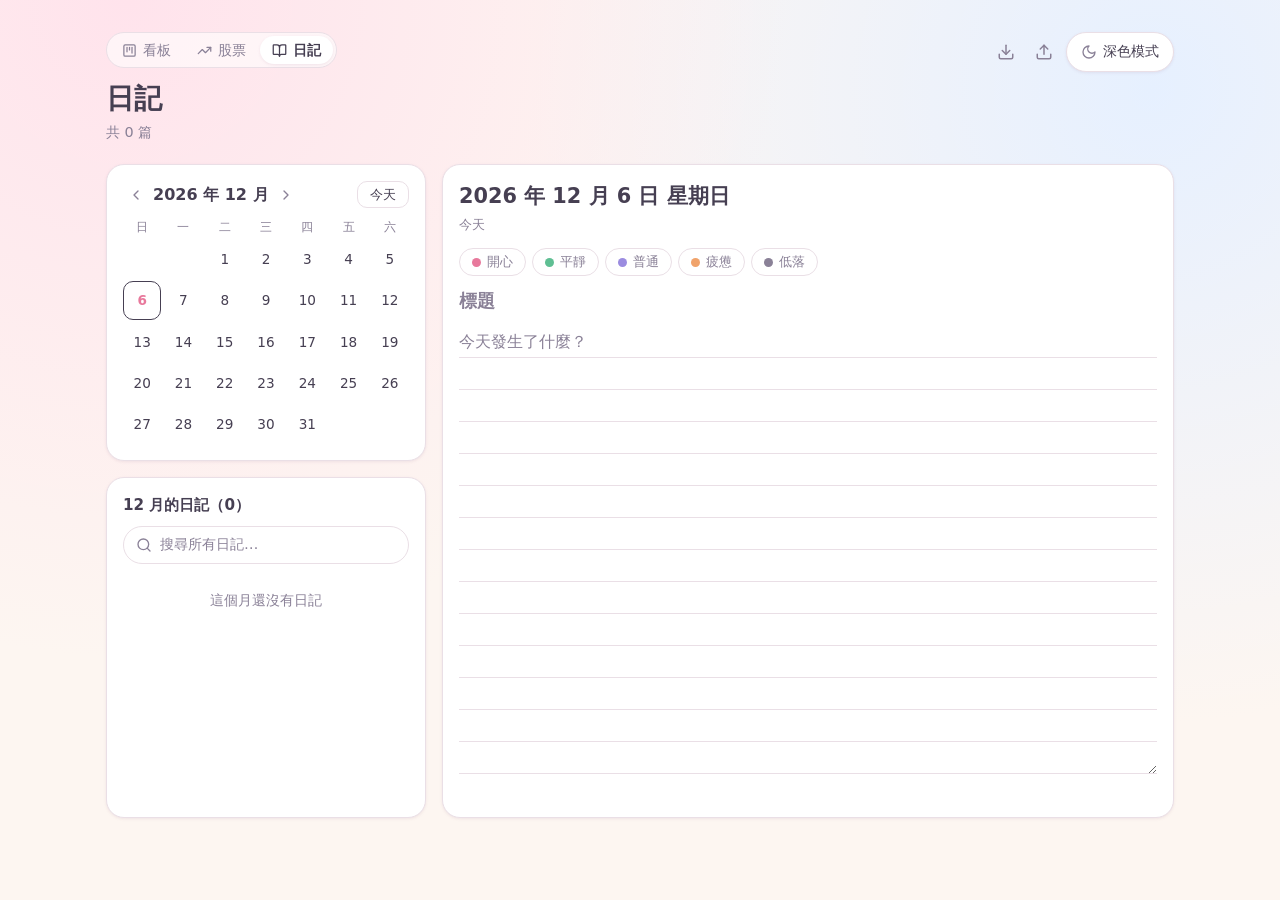
==== diary.html @ b2f1bc1e "Add diary page, project memos, project archive and stock code lookup" ====
<!doctype html>
<html lang="zh-Hant">
<head>
  <meta charset="utf-8">
  <meta name="viewport" content="width=device-width, initial-scale=1">
  <title>日記</title>
  <script>
    // 在畫面繪製前套用主題，避免閃爍
    try {
      const saved = localStorage.getItem("theme");
      if (saved === "light" || saved === "dark") document.documentElement.dataset.theme = saved;
    } catch {}
  </script>
  <link rel="stylesheet" href="style.css">
  <link rel="stylesheet" href="diary.css">
</head>
<body>
  <header class="topbar">
    <div class="heading">
      <nav class="page-switch" aria-label="切換頁面">
        <a href="index.html"><svg viewBox="0 0 24 24" fill="none" stroke="currentColor" stroke-width="2" stroke-linecap="round" stroke-linejoin="round" aria-hidden="true"><rect width="18" height="18" x="3" y="3" rx="2"/><path d="M8 7v7"/><path d="M12 7v4"/><path d="M16 7v9"/></svg>看板</a>
        <a href="stocks.html"><svg viewBox="0 0 24 24" fill="none" stroke="currentColor" stroke-width="2" stroke-linecap="round" stroke-linejoin="round" aria-hidden="true"><path d="M22 7 13.5 15.5 8.5 10.5 2 17"/><path d="M16 7h6v6"/></svg>股票</a>
        <a href="diary.html" class="active" aria-current="page"><svg viewBox="0 0 24 24" fill="none" stroke="currentColor" stroke-width="2" stroke-linecap="round" stroke-linejoin="round" aria-hidden="true"><path d="M12 7v14"/><path d="M3 18a1 1 0 0 1-1-1V4a1 1 0 0 1 1-1h5a4 4 0 0 1 4 4 4 4 0 0 1 4-4h5a1 1 0 0 1 1 1v13a1 1 0 0 1-1 1h-6a3 3 0 0 0-3 3 3 3 0 0 0-3-3z"/></svg>日記</a>
      </nav>
      <h1>日記</h1>
      <p class="subtitle" id="diary-stats"></p>
    </div>
    <div class="top-actions">
      <button type="button" id="export-btn" class="icon-btn" title="匯出備份（JSON 檔）" aria-label="匯出備份"></button>
      <button type="button" id="import-btn" class="icon-btn" title="匯入備份（JSON 檔）" aria-label="匯入備份"></button>
      <input type="file" id="import-file" accept=".json,application/json" hidden>
      <button type="button" id="theme-toggle" class="theme-toggle" aria-label="切換深色模式">
        <svg class="icon-moon" viewBox="0 0 24 24" fill="none" stroke="currentColor" stroke-width="2" stroke-linecap="round" stroke-linejoin="round" aria-hidden="true"><path d="M12 3a6 6 0 0 0 9 9 9 9 0 1 1-9-9Z"/></svg>
        <svg class="icon-sun" viewBox="0 0 24 24" fill="none" stroke="currentColor" stroke-width="2" stroke-linecap="round" stroke-linejoin="round" aria-hidden="true"><circle cx="12" cy="12" r="4"/><path d="M12 2v2"/><path d="M12 20v2"/><path d="m4.93 4.93 1.41 1.41"/><path d="m17.66 17.66 1.41 1.41"/><path d="M2 12h2"/><path d="M20 12h2"/><path d="m6.34 17.66-1.41 1.41"/><path d="m19.07 4.93-1.41 1.41"/></svg>
        <span id="theme-label"></span>
      </button>
    </div>
  </header>

  <main class="diary">
    <section class="diary-panel calendar" aria-label="月曆">
      <header class="calendar-head">
        <button type="button" class="icon-btn" id="month-prev" title="上個月" aria-label="上個月"></button>
        <h2 id="month-label"></h2>
        <button type="button" class="icon-btn" id="month-next" title="下個月" aria-label="下個月"></button>
        <button type="button" class="btn today-btn" id="today-btn">今天</button>
      </header>
      <div class="weekdays" aria-hidden="true">
        <span>日</span><span>一</span><span>二</span><span>三</span><span>四</span><span>五</span><span>六</span>
      </div>
      <div class="days" id="days"></div>
    </section>

    <section class="diary-panel editor" aria-labelledby="entry-date">
      <header class="editor-head">
        <div>
          <h2 id="entry-date"></h2>
          <span class="entry-relative" id="entry-relative"></span>
        </div>
        <button type="button" class="icon-btn" id="entry-delete" title="刪除這篇日記" aria-label="刪除這篇日記"></button>
      </header>
      <div class="moods" id="moods" role="group" aria-label="今天的心情"></div>
      <input type="text" id="entry-title" maxlength="100" placeholder="標題" aria-label="標題" autocomplete="off">
      <textarea id="entry-text" placeholder="今天發生了什麼？" aria-label="日記內容"></textarea>
      <footer class="editor-foot">
        <span id="entry-count"></span>
        <span id="entry-status" role="status"></span>
      </footer>
    </section>

    <section class="diary-panel entries" aria-labelledby="list-label">
      <h2 id="list-label"></h2>
      <label class="search">
        <svg viewBox="0 0 24 24" fill="none" stroke="currentColor" stroke-width="2" stroke-linecap="round" stroke-linejoin="round" aria-hidden="true"><circle cx="11" cy="11" r="8"/><path d="m21 21-4.3-4.3"/></svg>
        <input type="search" id="search" placeholder="搜尋所有日記…" aria-label="搜尋日記" autocomplete="off">
      </label>
      <ul class="entry-list" id="entry-list"></ul>
    </section>
  </main>

  <script src="diary.js"></script>
</body>
</html>
---- style.css ----
/* 淺色：馬卡龍色系 */
:root {
  --bg: #fdf6f1;
  --bg-glow-1: #ffe3ec;
  --bg-glow-2: #e6f0ff;
  --surface: #ffffff;
  --text: #463f52;
  --muted: #8a8197;
  --border: #eadfe6;
  --accent: #e8799c;
  --accent-text: #ffffff;
  --star: #f2b705;
  --accent-soft: #fde4ec;
  --danger: #d9536f;
  --shadow: 0 1px 3px rgba(150, 110, 140, 0.12);
  --shadow-lift: 0 10px 22px rgba(150, 110, 140, 0.2);

  /* 各欄：主色 / 欄位底色 / 卡片底色 */
  --urgent: #e8799c;
  --urgent-col: #ffe1ea;
  --urgent-card: #fff3f6;
  --todo: #9b8ce0;
  --todo-col: #ece7ff;
  --todo-card: #f7f4ff;
  --doing: #f0a36b;
  --doing-col: #ffe8d9;
  --doing-card: #fff6ef;
  --done: #5fbf93;
  --done-col: #daf4e7;
  --done-card: #f1fbf6;

  /* 股票頁：台股慣例紅賺綠賠 */
  --gain: #d9536f;
  --loss: #3f9e72;
  color-scheme: light;
}

/* 深色 */
@media (prefers-color-scheme: dark) {
  :root:not([data-theme="light"]) {
    --bg: #1f1f1f;
    --bg-glow-1: #1f1f1f;
    --bg-glow-2: #1f1f1f;
    --surface: #333333;
    --text: #f5f5f5;
    --muted: #b3b3b3;
    --border: #424242;
    --accent: #b8b4f8;
    --accent-text: #2b2b2b;
    --star: #f7c948;
    --accent-soft: #3d3b4f;
    --danger: #f4a7b0;
    --shadow: 0 1px 2px rgba(0, 0, 0, 0.4);
    --shadow-lift: 0 8px 20px rgba(0, 0, 0, 0.5);
    --urgent: #f6adc6;
    --urgent-col: #292929;
    --urgent-card: #333333;
    --todo: #c9bff7;
    --todo-col: #292929;
    --todo-card: #333333;
    --doing: #f9cfa5;
    --doing-col: #292929;
    --doing-card: #333333;
    --done: #aee3c8;
    --done-col: #292929;
    --done-card: #333333;
    --gain: #f4a7b0;
    --loss: #aee3c8;
    color-scheme: dark;
  }
}

:root[data-theme="dark"] {
  --bg: #1f1f1f;
  --bg-glow-1: #1f1f1f;
  --bg-glow-2: #1f1f1f;
  --surface: #333333;
  --text: #f5f5f5;
  --muted: #b3b3b3;
  --border: #424242;
  --accent: #b8b4f8;
  --accent-text: #2b2b2b;
  --star: #f7c948;
  --accent-soft: #3d3b4f;
  --danger: #f4a7b0;
  --shadow: 0 1px 2px rgba(0, 0, 0, 0.4);
  --shadow-lift: 0 8px 20px rgba(0, 0, 0, 0.5);
  --urgent: #f6adc6;
  --urgent-col: #292929;
  --urgent-card: #333333;
  --todo: #c9bff7;
  --todo-col: #292929;
  --todo-card: #333333;
  --doing: #f9cfa5;
  --doing-col: #292929;
  --doing-card: #333333;
  --done: #aee3c8;
  --done-col: #292929;
  --done-card: #333333;
  --gain: #f4a7b0;
  --loss: #aee3c8;
  color-scheme: dark;
}

* { box-sizing: border-box; }

body {
  margin: 0;
  min-height: 100vh;
  background:
    radial-gradient(circle at 10% 0%, var(--bg-glow-1), transparent 45%),
    radial-gradient(circle at 90% 10%, var(--bg-glow-2), transparent 45%),
    var(--bg);
  background-attachment: fixed;
  color: var(--text);
  font-family: system-ui, -apple-system, "Segoe UI", "Microsoft JhengHei", "PingFang TC", sans-serif;
  line-height: 1.5;
  transition: background-color 0.2s, color 0.2s;
}

button { font: inherit; cursor: pointer; color: inherit; }

/* 頂部 */
.topbar {
  display: flex;
  justify-content: space-between;
  align-items: flex-start;
  gap: 16px;
  max-width: 1400px;
  margin: 0 auto;
  padding: 32px 16px 20px;
}

.heading { flex: 1; min-width: 0; }

/* 看板／股票頁面切換 */
.page-switch {
  display: inline-flex;
  gap: 2px;
  margin-bottom: 10px;
  padding: 3px;
  background: color-mix(in srgb, var(--surface) 60%, transparent);
  border: 1px solid var(--border);
  border-radius: 999px;
}

.page-switch a {
  display: inline-flex;
  align-items: center;
  gap: 6px;
  padding: 4px 12px;
  border-radius: 999px;
  color: var(--muted);
  font-size: 0.85rem;
  text-decoration: none;
  transition: color 0.15s, background-color 0.15s;
}

.page-switch a:hover { color: var(--text); }
.page-switch a.active { background: var(--surface); color: var(--text); font-weight: 600; box-shadow: var(--shadow); }
.page-switch svg { width: 15px; height: 15px; }

.topbar h1 {
  display: flex;
  align-items: center;
  gap: 6px;
  margin: 0;
  font-size: 1.75rem;
}

#title-text { word-break: break-word; }

.topbar h1 .icon-btn { opacity: 0.6; }
.topbar h1 .icon-btn svg { width: 18px; height: 18px; }
.topbar h1:hover .icon-btn,
.topbar h1 .icon-btn:focus { opacity: 1; }
.topbar h1.editing .icon-btn { display: none; }

.topbar h1 input.title-input {
  font-size: 1.5rem;
  font-weight: 700;
  padding: 2px 10px;
  max-width: 420px;
  background: var(--surface);
  border: 1px solid var(--accent);
}

/* 圖示按鈕 */
.icon-btn {
  display: inline-flex;
  align-items: center;
  justify-content: center;
  width: 26px;
  height: 26px;
  padding: 0;
  background: none;
  border: 0;
  color: var(--muted);
  transition: color 0.15s, transform 0.15s, opacity 0.15s;
}

.icon-btn svg { width: 16px; height: 16px; }

.icon-btn:hover,
.icon-btn:focus-visible {
  color: var(--text);
  transform: scale(1.2);
}

.icon-btn:focus-visible { outline: 2px solid var(--accent); outline-offset: 1px; border-radius: 6px; }

/* 看板分頁 */
.tabs {
  display: flex;
  flex-wrap: wrap;
  align-items: center;
  gap: 8px;
  max-width: 1400px;
  margin: 0 auto 16px;
  padding: 0 16px;
}

.tab {
  display: inline-flex;
  align-items: center;
  gap: 4px;
  padding: 3px;
  border-radius: 999px;
  background: color-mix(in srgb, var(--surface) 60%, transparent);
  border: 1px solid var(--border);
}

.tab.active {
  background: var(--surface);
  border-color: var(--accent);
  box-shadow: var(--shadow);
  padding-right: 6px;
}

.tab-name {
  background: none;
  border: 0;
  padding: 4px 12px;
  border-radius: 999px;
  color: var(--muted);
  font-size: 0.95rem;
}

.tab.active .tab-name { color: var(--text); font-weight: 600; }
.tab:not(.active) .tab-name:hover { color: var(--text); }

.tab .icon-btn { width: 22px; height: 22px; }
.tab .icon-btn svg { width: 14px; height: 14px; }

.tab input.tab-input {
  width: 140px;
  padding: 3px 10px;
  border-radius: 999px;
  background: var(--surface);
  border: 1px solid var(--accent);
}

.tab-add {
  padding: 6px 14px;
  background: transparent;
  border: 1px dashed var(--border);
  border-radius: 999px;
  color: var(--muted);
  font-size: 0.9rem;
}

.tab-add:hover { color: var(--text); border-color: var(--accent); }

.subtitle {
  display: flex;
  align-items: center;
  gap: 4px;
  margin: 2px 0 0;
  color: var(--muted);
  font-size: 0.9rem;
}

#motto-text { word-break: break-word; }

.subtitle .icon-btn { width: 22px; height: 22px; opacity: 0.6; }
.subtitle .icon-btn svg { width: 14px; height: 14px; }
.subtitle:hover .icon-btn,
.subtitle .icon-btn:focus { opacity: 1; }
.subtitle.editing .icon-btn { display: none; }

.subtitle input.motto-input {
  width: min(480px, 100%);
  padding: 2px 10px;
  font-size: 0.9rem;
  background: var(--surface);
  border: 1px solid var(--accent);
}

.top-actions {
  display: flex;
  align-items: center;
  gap: 6px;
  flex-shrink: 0;
}

.top-actions > .icon-btn { width: 32px; height: 32px; }
.top-actions > .icon-btn svg { width: 18px; height: 18px; }

.theme-toggle {
  display: inline-flex;
  align-items: center;
  gap: 6px;
  padding: 8px 14px;
  background: var(--surface);
  border: 1px solid var(--border);
  border-radius: 999px;
  box-shadow: var(--shadow);
  white-space: nowrap;
  font-size: 0.9rem;
}

.theme-toggle:hover { border-color: var(--accent); }

.theme-toggle svg { width: 16px; height: 16px; color: var(--muted); }
.theme-toggle .icon-sun { display: none; }
.theme-toggle.is-dark .icon-sun { display: inline; }
.theme-toggle.is-dark .icon-moon { display: none; }

/* 手機寬度時：右上角圖示獨立一列，深淺色按鈕只留圖示，讓標題有空間 */
@media (max-width: 480px) {
  .topbar { flex-wrap: wrap; padding-top: 20px; }
  .top-actions { order: -1; width: 100%; justify-content: flex-end; }
  .theme-toggle { padding: 8px 10px; }
  #theme-label { display: none; }
}

.page-switch a { white-space: nowrap; }

/* 看板 */
.board {
  display: grid;
  grid-template-columns: repeat(3, minmax(0, 1fr));
  gap: 16px;
  max-width: 1400px;
  margin: 0 auto;
  padding: 0 16px;
  align-items: start;
}

@media (max-width: 760px) {
  .board { grid-template-columns: minmax(0, 1fr); }
}

.column {
  background: var(--col-bg);
  border-radius: 18px;
  padding: 12px;
  display: flex;
  flex-direction: column;
  gap: 10px;
  transition: background-color 0.2s, outline-color 0.15s;
  outline: 2px dashed transparent;
  outline-offset: -2px;
}

.column.drag-over { outline-color: var(--col-color); }

.column[data-status="urgent"] { --col-color: var(--urgent); --col-bg: var(--urgent-col); --card-bg: var(--urgent-card); }
.column[data-status="todo"] { --col-color: var(--todo); --col-bg: var(--todo-col); --card-bg: var(--todo-card); }
.column[data-status="doing"] { --col-color: var(--doing); --col-bg: var(--doing-col); --card-bg: var(--doing-card); }
.column[data-status="done"] { --col-color: var(--done); --col-bg: var(--done-col); --card-bg: var(--done-card); }

.column-head {
  display: flex;
  align-items: center;
  gap: 8px;
  padding: 2px 4px;
}

.column-head h2 { margin: 0; font-size: 0.95rem; font-weight: 600; }

.dot {
  width: 10px;
  height: 10px;
  border-radius: 50%;
  background: var(--col-color);
  flex-shrink: 0;
}

.badge {
  font-size: 0.75rem;
  color: var(--muted);
  background: var(--surface);
  border-radius: 999px;
  padding: 0 8px;
  min-width: 24px;
  text-align: center;
}

.link {
  margin-left: auto;
  background: none;
  border: 0;
  padding: 0;
  color: var(--muted);
  font-size: 0.8rem;
}

.link:hover { color: var(--danger); }

.cards {
  list-style: none;
  margin: 0;
  padding: 0;
  display: flex;
  flex-direction: column;
  gap: 8px;
  min-height: 40px;
}

/* 卡片 */
.card {
  background: var(--card-bg);
  border: 1px solid var(--border);
  border-left: 4px solid var(--col-color);
  border-radius: 12px;
  padding: 10px 8px 8px 12px;
  box-shadow: var(--shadow);
  cursor: grab;
  display: grid;
  grid-template-columns: minmax(0, 1fr) auto;
  gap: 8px;
  transition: box-shadow 0.15s, opacity 0.15s;
}

.card:hover { box-shadow: var(--shadow-lift); }
.card.dragging { opacity: 0.4; cursor: grabbing; }

.card .title-row {
  display: flex;
  flex-wrap: wrap;
  align-items: center;
  gap: 4px 8px;
}

.card .text {
  word-break: break-word;
  min-width: 0;
}

.card .title-row .pill { flex-shrink: 0; white-space: nowrap; }

.column[data-status="done"] .card .text {
  color: var(--muted);
  text-decoration: line-through;
}

/* 右側：上排箭頭、下排圖示 */
.card-actions {
  display: flex;
  flex-direction: column;
  align-items: flex-end;
  justify-content: space-between;
  gap: 4px;
  margin: -4px 0 -2px;
}

.card-actions .tools,
.card-actions .move {
  display: inline-flex;
  gap: 2px;
}

.placeholder {
  height: 4px;
  border-radius: 2px;
  background: var(--col-color);
  margin: -2px 0;
}

/* 輸入框 */
input[type="text"] {
  width: 100%;
  padding: 9px 12px;
  font: inherit;
  color: var(--text);
  background: transparent;
  border: 1px dashed var(--col-color, var(--border));
  border-radius: 12px;
  outline: none;
}

input[type="text"]::placeholder { color: var(--muted); }

input[type="text"]:focus {
  background: var(--surface);
  border-style: solid;
  border-color: var(--col-color, var(--accent));
}

.card input[type="text"] {
  background: var(--surface);
  border-style: solid;
  border-color: var(--col-color);
  padding: 4px 8px;
}

.hint {
  margin: 32px 16px;
  text-align: center;
  color: var(--muted);
  font-size: 0.8rem;
}

/* 移到其他看板的選單 */
.menu {
  position: absolute;
  z-index: 10;
  min-width: 160px;
  max-width: 260px;
  padding: 6px;
  background: var(--surface);
  border: 1px solid var(--border);
  border-radius: 12px;
  box-shadow: var(--shadow-lift);
  max-height: 60vh;
  overflow-y: auto;
}

.menu-heading {
  padding: 4px 10px 6px;
  font-size: 0.75rem;
  color: var(--muted);
  word-break: break-word;
}

.menu-note {
  padding: 2px 10px 6px;
  font-size: 0.82rem;
  color: var(--muted);
}

.menu-item {
  display: block;
  width: 100%;
  padding: 7px 10px;
  background: none;
  border: 0;
  border-radius: 8px;
  text-align: left;
  font-size: 0.9rem;
  word-break: break-word;
}

.menu-item:hover,
.menu-item:focus-visible {
  background: var(--accent-soft);
  outline: none;
}
/* 專案分類 */
.projects {
  display: flex;
  flex-wrap: wrap;
  align-items: center;
  gap: 6px;
  flex: 1 1 auto;
  min-width: 0;
}

.projects-label {
  display: inline-flex;
  color: var(--muted);
  margin-right: 2px;
}

.projects-label svg { width: 15px; height: 15px; }

.chip {
  display: inline-flex;
  align-items: center;
  gap: 2px;
  border-radius: 999px;
  border: 1px solid transparent;
}

.chip.active {
  background: var(--surface);
  border-color: var(--border);
}

.chip-name {
  display: inline-flex;
  align-items: center;
  gap: 6px;
  padding: 3px 10px;
  background: none;
  border: 0;
  border-radius: 999px;
  font-size: 0.85rem;
  color: var(--muted);
}

.chip.active .chip-name { color: var(--text); font-weight: 600; }
.chip:not(.active) .chip-name:hover { color: var(--text); }

.chip-count {
  font-size: 0.72rem;
  font-weight: 400;
  color: var(--muted);
}


/* 右上角備忘錄圖示：沒選專案時停用；有內容時以實心標示 */
#memo-btn:disabled { opacity: 0.35; cursor: default; transform: none; color: var(--muted); }
#memo-btn.has-memo svg { fill: color-mix(in srgb, currentColor 18%, transparent); }

.memo-meta { font-size: 0.75rem; color: var(--muted); }

.chip input.chip-input {
  width: 130px;
  padding: 2px 10px;
  font-size: 0.85rem;
  border-radius: 999px;
  background: var(--surface);
  border: 1px solid var(--accent);
}

.chip-add {
  padding: 3px 10px;
  background: none;
  border: 0;
  color: var(--muted);
  font-size: 0.85rem;
}

.chip-add:hover { color: var(--text); }

/* 右上角封存、垃圾桶按鈕：有東西時旁邊顯示數量 */
.icon-btn.count-btn {
  width: auto;
  min-width: 32px;
  gap: 3px;
}

/* 垃圾桶視窗 */
.trash-note {
  margin: 0;
  font-size: 0.82rem;
  color: var(--muted);
  line-height: 1.6;
}

.trash-list {
  list-style: none;
  margin: 0;
  padding: 0;
  display: flex;
  flex-direction: column;
  gap: 8px;
  max-height: 50vh;
  overflow-y: auto;
}

.trash-item {
  display: flex;
  align-items: center;
  gap: 8px;
  padding: 10px 8px 10px 12px;
  border: 1px solid var(--border);
  border-radius: 12px;
  background: var(--bg);
}

.trash-info {
  display: flex;
  flex-direction: column;
  gap: 2px;
  flex: 1;
  min-width: 0;
}

.trash-info strong { word-break: break-word; }
.trash-meta { font-size: 0.75rem; color: var(--muted); }
.trash-item .btn { padding: 4px 12px; font-size: 0.85rem; }
.trash-item .icon-btn:hover { color: var(--danger); }

.trash-empty {
  padding: 24px 0;
  text-align: center;
  color: var(--muted);
  font-size: 0.9rem;
}

.link[hidden] { display: none; }

/* 卡片細項 */
.card .notes {
  margin: 4px 0 0;
  font-size: 0.82rem;
  color: var(--muted);
  white-space: pre-line;
  word-break: break-word;
  display: -webkit-box;
  -webkit-line-clamp: 2;
  -webkit-box-orient: vertical;
  overflow: hidden;
}

.card .meta {
  display: flex;
  flex-wrap: wrap;
  gap: 6px;
  margin-top: 6px;
}

.pill {
  display: inline-flex;
  align-items: center;
  gap: 4px;
  padding: 1px 8px;
  border-radius: 999px;
  background: var(--surface);
  border: 1px solid var(--border);
  font-size: 0.72rem;
  color: var(--muted);
}

.pill svg { width: 12px; height: 12px; }

.pill.due.soon { color: var(--text); border-color: var(--doing); }
.pill.due.overdue { color: var(--danger); border-color: var(--danger); }

/* 已完成收合 */
.collapse-toggle {
  display: inline-flex;
  align-items: center;
  justify-content: center;
  gap: 6px;
  width: 100%;
  padding: 6px;
  background: none;
  border: 0;
  border-radius: 10px;
  color: var(--muted);
  font-size: 0.82rem;
}

.collapse-toggle[hidden] { display: none; }
.collapse-toggle svg { width: 15px; height: 15px; transition: transform 0.15s; }
.collapse-toggle:hover { color: var(--text); }
.collapse-toggle:hover svg { transform: scale(1.2); }

/* 細項編輯視窗 */
.dialog {
  width: min(520px, calc(100vw - 32px));
  padding: 0;
  border: 1px solid var(--border);
  border-radius: 18px;
  background: var(--surface);
  color: var(--text);
  box-shadow: var(--shadow-lift);
}

.dialog::backdrop {
  background: rgba(40, 30, 50, 0.35);
  backdrop-filter: blur(2px);
}

.dialog form,
.dialog .dialog-body {
  display: flex;
  flex-direction: column;
  gap: 14px;
  padding: 20px;
}

.dialog-head {
  display: flex;
  align-items: center;
  justify-content: space-between;
}

.dialog-head h2 { margin: 0; font-size: 1.1rem; }

.field {
  display: flex;
  flex-direction: column;
  gap: 4px;
  flex: 1;
  min-width: 0;
}

.field[hidden] { display: none; }

.field > span {
  font-size: 0.8rem;
  color: var(--muted);
}

.field-row {
  display: flex;
  gap: 12px;
}

@media (max-width: 480px) {
  .field-row { flex-direction: column; }
}

.dialog input[type="text"],
.dialog input[type="date"],
.dialog textarea,
.dialog select {
  width: 100%;
  padding: 9px 12px;
  font: inherit;
  color: var(--text);
  background: var(--bg);
  border: 1px solid var(--border);
  border-style: solid;
  border-radius: 10px;
  outline: none;
}

.dialog textarea { resize: vertical; min-height: 120px; line-height: 1.6; }

.dialog input:focus,
.dialog textarea:focus,
.dialog select:focus { border-color: var(--accent); background: var(--surface); }

.dialog-foot {
  display: flex;
  align-items: center;
  gap: 8px;
  margin-top: 4px;
}

.dialog-foot .spacer { flex: 1; }

.btn {
  padding: 7px 16px;
  border-radius: 10px;
  border: 1px solid var(--border);
  background: var(--surface);
  color: var(--text);
  font-size: 0.9rem;
}

.btn:hover { border-color: var(--accent); }

.btn.primary {
  background: var(--accent);
  border-color: var(--accent);
  color: var(--accent-text);
}

.btn.primary:hover { filter: brightness(1.05); }
.menu-sep {
  margin: 6px 4px;
  border: 0;
  border-top: 1px solid var(--border);
}

.menu-item.current {
  color: var(--muted);
  cursor: default;
}

.menu-item.current::after {
  content: "（目前）";
  font-size: 0.75rem;
}

.menu-item:disabled:hover { background: none; }

/* 拖曳卡片到專案標籤上 */
.chip.drop-target {
  background: var(--accent-soft);
  border-color: var(--accent);
  border-style: dashed;
}
/* 專案列 + 搜尋 */
.toolbar {
  display: flex;
  flex-wrap: wrap;
  align-items: center;
  justify-content: space-between;
  gap: 10px 16px;
  max-width: 1400px;
  margin: -4px auto 16px;
  padding: 0 16px;
}

.search {
  display: flex;
  align-items: center;
  gap: 8px;
  width: min(280px, 100%);
  padding: 0 12px;
  background: var(--surface);
  border: 1px solid var(--border);
  border-radius: 999px;
  color: var(--muted);
}

.search:focus-within { border-color: var(--accent); }
.search svg { width: 16px; height: 16px; flex-shrink: 0; }

.search input[type="search"] {
  flex: 1;
  min-width: 0;
  padding: 7px 0;
  font: inherit;
  font-size: 0.9rem;
  color: var(--text);
  background: none;
  border: 0;
  outline: none;
}

.search input::placeholder { color: var(--muted); }

@media (max-width: 600px) {
  .search { width: 100%; }
}

mark {
  background: color-mix(in srgb, var(--doing) 45%, transparent);
  color: inherit;
  border-radius: 3px;
  padding: 0 1px;
}

/* 星號 */
.card .title-row .icon-btn.star {
  width: 22px;
  height: 22px;
  margin: 0 -2px 0 -4px;
  flex-shrink: 0;
}

.icon-btn.star.starred,
.icon-btn.star.starred:hover { color: var(--star); }
.icon-btn.star.starred svg { fill: currentColor; }
---- diary.css ----
/* 日記頁（共用 style.css 的顏色變數、頂部與按鈕） */

.diary {
  display: grid;
  grid-template-columns: 320px minmax(0, 1fr);
  grid-template-rows: auto 1fr;
  grid-template-areas:
    "calendar editor"
    "entries editor";
  gap: 16px;
  max-width: 1100px;
  margin: 0 auto 32px;
  padding: 0 16px;
}

.topbar { max-width: 1100px; }

.diary-panel {
  background: var(--surface);
  border: 1px solid var(--border);
  border-radius: 18px;
  box-shadow: var(--shadow);
  padding: 16px;
  min-width: 0;
}

.calendar { grid-area: calendar; }
.editor { grid-area: editor; }
.entries { grid-area: entries; }

/* 月曆 */
.calendar-head {
  display: flex;
  align-items: center;
  gap: 4px;
  margin-bottom: 10px;
}

.calendar-head h2 {
  margin: 0;
  min-width: 96px;
  font-size: 1rem;
  text-align: center;
}

.today-btn {
  margin-left: auto;
  padding: 3px 12px;
  font-size: 0.8rem;
}

.weekdays,
.days {
  display: grid;
  grid-template-columns: repeat(7, minmax(0, 1fr));
  gap: 3px;
}

.weekdays {
  margin-bottom: 4px;
  color: var(--muted);
  font-size: 0.75rem;
  text-align: center;
}

.day {
  position: relative;
  aspect-ratio: 1;
  padding: 0;
  background: none;
  border: 1px solid transparent;
  border-radius: 10px;
  font-size: 0.85rem;
  transition: background-color 0.15s;
}

.day:hover { background: var(--accent-soft); }
.day:focus-visible { outline: 2px solid var(--accent); outline-offset: 1px; }

.day.has-entry {
  background: color-mix(in srgb, var(--mood, var(--accent)) 28%, transparent);
  font-weight: 600;
}

.day.today { color: var(--accent); font-weight: 700; }
.day.selected { border-color: var(--text); }

/* 書寫區 */
.editor {
  display: flex;
  flex-direction: column;
  gap: 12px;
}

.editor-head {
  display: flex;
  align-items: flex-start;
  justify-content: space-between;
  gap: 8px;
}

.editor-head h2 {
  margin: 0;
  font-size: 1.3rem;
}

.entry-relative {
  color: var(--muted);
  font-size: 0.8rem;
}

#entry-delete[hidden] { display: none; }
#entry-delete:hover { color: var(--danger); }

.moods {
  display: flex;
  flex-wrap: wrap;
  gap: 6px;
}

.mood {
  display: inline-flex;
  align-items: center;
  gap: 6px;
  padding: 3px 12px;
  background: none;
  border: 1px solid var(--border);
  border-radius: 999px;
  color: var(--muted);
  font-size: 0.82rem;
}

.mood::before {
  content: "";
  width: 9px;
  height: 9px;
  border-radius: 50%;
  background: var(--mood);
}

.mood:hover { color: var(--text); border-color: var(--mood); }
.mood:focus-visible { outline: 2px solid var(--accent); outline-offset: 1px; }

.mood[aria-pressed="true"] {
  background: color-mix(in srgb, var(--mood) 28%, transparent);
  border-color: var(--mood);
  color: var(--text);
  font-weight: 600;
}

#entry-title,
#entry-text {
  width: 100%;
  padding: 0;
  color: var(--text);
  font: inherit;
  background-color: transparent;
  border: 0;
  outline: none;
}

#entry-title {
  font-size: 1.1rem;
  font-weight: 600;
}

/* 橫線紙：線條跟著內容捲動 */
#entry-text {
  flex: 1;
  min-height: 448px;
  line-height: 32px;
  resize: vertical;
  background-image: repeating-linear-gradient(to bottom, transparent 0 31px, var(--border) 31px 32px);
  background-attachment: local;
}

#entry-title::placeholder,
#entry-text::placeholder { color: var(--muted); }

.editor-foot {
  display: flex;
  justify-content: space-between;
  gap: 12px;
  min-height: 1.2em;
  color: var(--muted);
  font-size: 0.75rem;
}

/* 日記列表 */
.entries h2 {
  margin: 0 0 10px;
  font-size: 0.95rem;
}

.entries .search { width: 100%; }

.entry-list {
  list-style: none;
  margin: 10px -6px 0;
  padding: 0;
  max-height: 420px;
  overflow-y: auto;
}

.entry-item {
  display: block;
  width: 100%;
  padding: 8px;
  background: none;
  border: 0;
  border-radius: 10px;
  text-align: left;
}

.entry-item:hover { background: var(--accent-soft); }
.entry-item.current { background: var(--accent-soft); }
.entry-item:focus-visible { outline: 2px solid var(--accent); outline-offset: -2px; }

.entry-line {
  display: flex;
  align-items: baseline;
  gap: 8px;
}

.entry-day {
  flex-shrink: 0;
  color: var(--muted);
  font-size: 0.75rem;
}

.entry-name {
  min-width: 0;
  overflow: hidden;
  font-size: 0.88rem;
  font-weight: 600;
  text-overflow: ellipsis;
  white-space: nowrap;
}

.entry-snippet {
  display: -webkit-box;
  margin-top: 2px;
  overflow: hidden;
  color: var(--muted);
  font-size: 0.8rem;
  -webkit-box-orient: vertical;
  -webkit-line-clamp: 2;
}

.entry-empty {
  padding: 16px 0;
  color: var(--muted);
  font-size: 0.85rem;
  text-align: center;
}

@media (max-width: 860px) {
  .diary {
    grid-template-columns: minmax(0, 1fr);
    grid-template-rows: none;
    grid-template-areas:
      "calendar"
      "editor"
      "entries";
  }

  #entry-text { min-height: 320px; }
  .calendar { justify-self: stretch; }
  .day { aspect-ratio: auto; height: 42px; }
}
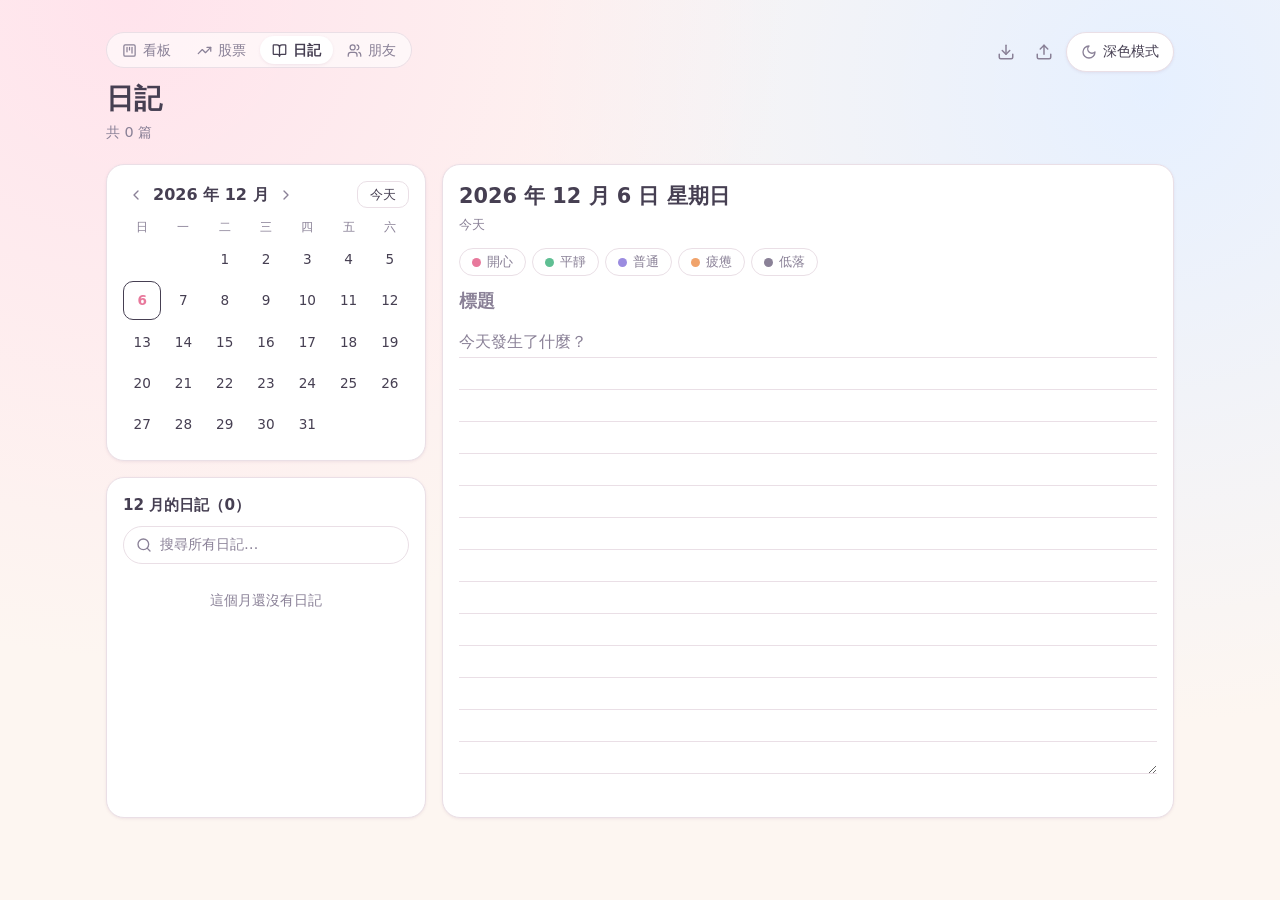
==== commit 97b65c3c: "Add friends page with groups, preferences, birthday and zodiac" ====
--- a/diary.html
+++ b/diary.html
@@ -21,6 +21,7 @@
         <a href="index.html"><svg viewBox="0 0 24 24" fill="none" stroke="currentColor" stroke-width="2" stroke-linecap="round" stroke-linejoin="round" aria-hidden="true"><rect width="18" height="18" x="3" y="3" rx="2"/><path d="M8 7v7"/><path d="M12 7v4"/><path d="M16 7v9"/></svg>看板</a>
         <a href="stocks.html"><svg viewBox="0 0 24 24" fill="none" stroke="currentColor" stroke-width="2" stroke-linecap="round" stroke-linejoin="round" aria-hidden="true"><path d="M22 7 13.5 15.5 8.5 10.5 2 17"/><path d="M16 7h6v6"/></svg>股票</a>
         <a href="diary.html" class="active" aria-current="page"><svg viewBox="0 0 24 24" fill="none" stroke="currentColor" stroke-width="2" stroke-linecap="round" stroke-linejoin="round" aria-hidden="true"><path d="M12 7v14"/><path d="M3 18a1 1 0 0 1-1-1V4a1 1 0 0 1 1-1h5a4 4 0 0 1 4 4 4 4 0 0 1 4-4h5a1 1 0 0 1 1 1v13a1 1 0 0 1-1 1h-6a3 3 0 0 0-3 3 3 3 0 0 0-3-3z"/></svg>日記</a>
+        <a href="friends.html"><svg viewBox="0 0 24 24" fill="none" stroke="currentColor" stroke-width="2" stroke-linecap="round" stroke-linejoin="round" aria-hidden="true"><path d="M16 21v-2a4 4 0 0 0-4-4H6a4 4 0 0 0-4 4v2"/><circle cx="9" cy="7" r="4"/><path d="M22 21v-2a4 4 0 0 0-3-3.87"/><path d="M16 3.13a4 4 0 0 1 0 7.75"/></svg>朋友</a>
       </nav>
       <h1>日記</h1>
       <p class="subtitle" id="diary-stats"></p>
